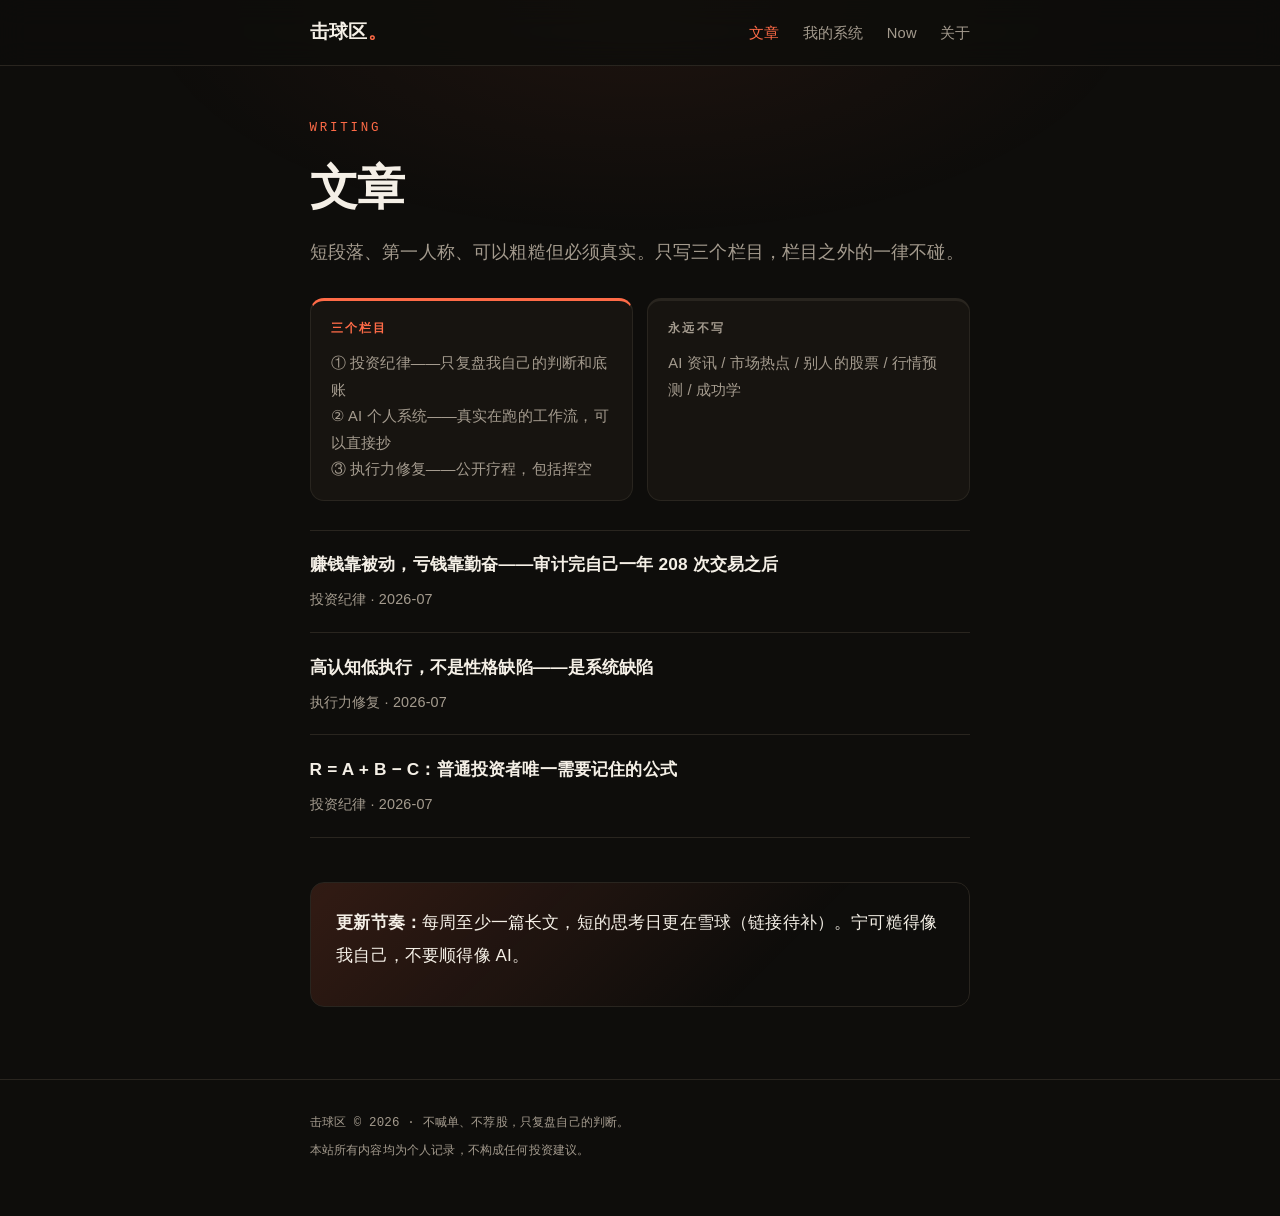
==== writing.html @ 83935c67 "击球区 v2 上线：深色编辑部风格，三栏目内容边界 Co-Authored-By: Claude Fable 5 <noreply@anthropic.com>" ====
<!DOCTYPE html>
<html lang="zh-Hant">
<head>
<meta charset="utf-8">
<meta name="viewport" content="width=device-width, initial-scale=1">
<title>文章 · 击球区</title>
<link rel="stylesheet" href="assets/style.css">
</head>
<body>

<header class="site">
  <div class="wrap">
    <a class="brand" href="index.html">击球区<em>。</em></a>
    <nav class="main">
      <a href="writing.html" class="here">文章</a>
      <a href="system.html">我的系统</a>
      <a href="now.html">Now</a>
      <a href="about.html">关于</a>
    </nav>
  </div>
</header>

<main class="wrap">

  <div class="kicker">Writing</div>
  <h1>文章</h1>
  <p class="lead">短段落、第一人称、可以粗糙但必须真实。只写三个栏目，栏目之外的一律不碰。</p>

  <div class="scope">
    <div class="yes">
      <b>三个栏目</b>
      <p>① 投资纪律——只复盘我自己的判断和底账<br>② AI 个人系统——真实在跑的工作流，可以直接抄<br>③ 执行力修复——公开疗程，包括挥空</p>
    </div>
    <div class="no">
      <b>永远不写</b>
      <p>AI 资讯 / 市场热点 / 别人的股票 / 行情预测 / 成功学</p>
    </div>
  </div>

  <ul class="essays">
    <li>
      <a class="t" href="essays/208-trades.html">赚钱靠被动，亏钱靠勤奋——审计完自己一年 208 次交易之后</a>
      <div class="sub">投资纪律 · 2026-07</div>
    </li>
    <li>
      <a class="t" href="essays/three-things-engine.html">高认知低执行，不是性格缺陷——是系统缺陷</a>
      <div class="sub">执行力修复 · 2026-07</div>
    </li>
    <li>
      <a class="t" href="essays/r-abc.html">R = A + B − C：普通投资者唯一需要记住的公式</a>
      <div class="sub">投资纪律 · 2026-07</div>
    </li>
  </ul>

  <div class="cta">
    <p><b>更新节奏：</b>每周至少一篇长文，短的思考日更在雪球（链接待补）。宁可糙得像我自己，不要顺得像 AI。</p>
  </div>

</main>

<footer class="site">
  <div class="wrap">
    <p>击球区 © 2026 · 不喊单、不荐股，只复盘自己的判断。</p>
    <p>本站所有内容均为个人记录，不构成任何投资建议。</p>
  </div>
</footer>

</body>
</html>
---- assets/style.css ----
/* 击球区 v2 · 深色编辑部风格 —— 前卫、有网感、但内容永远第一 */

:root {
  --bg: #0e0d0b;
  --bg-soft: #16130f;
  --fg: #f4efe6;
  --fg-soft: #a49b8e;
  --accent: #ff6b47;         /* 荧光暖橘：挥棒那一下 */
  --accent-dim: #ff6b4726;
  --line: #29251f;
  --card: #171410;
  --mono: "SF Mono", ui-monospace, "JetBrains Mono", Menlo, monospace;
}

* { box-sizing: border-box; }

html { -webkit-text-size-adjust: 100%; scroll-behavior: smooth; }

body {
  margin: 0;
  background: var(--bg);
  color: var(--fg);
  font-family: -apple-system, "PingFang TC", "PingFang SC", "Noto Sans CJK TC", "Microsoft YaHei", sans-serif;
  font-size: 17px;
  line-height: 1.9;
  letter-spacing: 0.01em;
}

/* 首屏顶部一抹光晕，别太满 */
body::before {
  content: "";
  position: fixed;
  top: -30vh;
  left: 50%;
  transform: translateX(-50%);
  width: 90vw;
  height: 60vh;
  background: radial-gradient(ellipse at center, var(--accent) 0%, transparent 62%);
  opacity: 0.07;
  pointer-events: none;
  z-index: 0;
}

::selection { background: var(--accent); color: #0e0d0b; }

.wrap {
  max-width: 44rem;
  margin: 0 auto;
  padding: 0 1.35rem;
  position: relative;
  z-index: 1;
}

/* ── 导航 ── */
header.site {
  position: sticky;
  top: 0;
  z-index: 10;
  backdrop-filter: blur(14px);
  -webkit-backdrop-filter: blur(14px);
  background: color-mix(in srgb, var(--bg) 78%, transparent);
  border-bottom: 1px solid var(--line);
  padding: 0.9rem 0;
  margin-bottom: 3.2rem;
}
header.site .wrap {
  display: flex;
  align-items: baseline;
  justify-content: space-between;
  flex-wrap: wrap;
  gap: 0.5rem 1rem;
}
.brand {
  font-weight: 800;
  font-size: 1.2rem;
  text-decoration: none;
  color: var(--fg);
  letter-spacing: 0.02em;
}
.brand em {
  font-style: normal;
  color: var(--accent);
}
nav.main a {
  color: var(--fg-soft);
  text-decoration: none;
  margin-left: 1.15rem;
  font-size: 0.92rem;
  transition: color 0.15s;
}
nav.main a:hover, nav.main a.here { color: var(--accent); }

/* ── 排版 ── */
h1 {
  font-size: clamp(1.9rem, 5.5vw, 3rem);
  line-height: 1.32;
  letter-spacing: -0.01em;
  font-weight: 800;
  margin: 0 0 1rem;
}
h2 {
  font-size: 1.3rem;
  font-weight: 700;
  margin: 3rem 0 0.9rem;
  padding-top: 1.2rem;
  border-top: 1px solid var(--line);
}
h3 { font-size: 1.05rem; margin: 1.8rem 0 0.5rem; }
p { margin: 0 0 1.15rem; }
b, strong { color: var(--fg); }

a { color: var(--accent); text-decoration-thickness: 1px; text-underline-offset: 4px; }
a:hover { text-decoration-thickness: 2px; }

hr { border: none; border-top: 1px solid var(--line); margin: 2.6rem 0; }

.kicker {
  font-family: var(--mono);
  font-size: 0.78rem;
  color: var(--accent);
  letter-spacing: 0.22em;
  text-transform: uppercase;
  margin-bottom: 0.9rem;
}
.lead { font-size: 1.12rem; color: var(--fg-soft); }
.meta { font-size: 0.85rem; color: var(--fg-soft); }

/* 状态行：mono 徽章，网感来源之一 */
.status-line {
  font-family: var(--mono);
  font-size: 0.78rem;
  color: var(--fg-soft);
  margin: 1.6rem 0 0;
  display: flex;
  flex-wrap: wrap;
  gap: 0.4rem 0;
}
.status-line span {
  border: 1px solid var(--line);
  border-radius: 99px;
  padding: 0.18rem 0.7rem;
  margin-right: 0.5rem;
  background: var(--bg-soft);
}
.status-line .live { color: var(--accent); border-color: var(--accent-dim); }

blockquote {
  margin: 1.5rem 0;
  padding: 1rem 1.2rem;
  border-left: 3px solid var(--accent);
  background: var(--bg-soft);
  border-radius: 0 10px 10px 0;
  color: var(--fg-soft);
}
blockquote p:last-child { margin-bottom: 0; }
blockquote b { color: var(--fg); }

/* ── 卡片 ── */
.cards {
  display: grid;
  grid-template-columns: repeat(auto-fit, minmax(190px, 1fr));
  gap: 0.9rem;
  margin: 2rem 0;
}
.card {
  background: var(--card);
  border: 1px solid var(--line);
  border-radius: 14px;
  padding: 1.25rem 1.3rem;
  transition: transform 0.18s, border-color 0.18s;
}
.card:hover {
  transform: translateY(-3px);
  border-color: var(--accent);
}
.card h3 { margin: 0 0 0.45rem; font-size: 1.02rem; }
.card p { margin: 0; font-size: 0.9rem; color: var(--fg-soft); line-height: 1.75; }
.card .num {
  font-family: var(--mono);
  font-size: 0.72rem;
  color: var(--accent);
  display: block;
  margin-bottom: 0.6rem;
  letter-spacing: 0.15em;
}

/* ── 文章列表 ── */
ul.essays { list-style: none; padding: 0; margin: 1.4rem 0; }
ul.essays li {
  padding: 1.15rem 0;
  border-bottom: 1px solid var(--line);
}
ul.essays li:first-child { border-top: 1px solid var(--line); }
ul.essays a.t {
  font-weight: 700;
  font-size: 1.08rem;
  line-height: 1.55;
  text-decoration: none;
  color: var(--fg);
  transition: color 0.15s;
}
ul.essays a.t:hover { color: var(--accent); }
ul.essays .sub { font-size: 0.9rem; color: var(--fg-soft); margin-top: 0.3rem; }

/* ── 内容边界（写什么/不写什么） ── */
.scope {
  display: grid;
  grid-template-columns: repeat(auto-fit, minmax(240px, 1fr));
  gap: 0.9rem;
  margin: 1.8rem 0;
}
.scope > div {
  border: 1px solid var(--line);
  border-radius: 14px;
  padding: 1.1rem 1.25rem;
  background: var(--card);
}
.scope .yes { border-top: 3px solid var(--accent); }
.scope .no  { border-top: 3px solid var(--line); }
.scope b {
  font-family: var(--mono);
  font-size: 0.78rem;
  letter-spacing: 0.18em;
  display: block;
  margin-bottom: 0.5rem;
}
.scope .yes b { color: var(--accent); }
.scope .no b { color: var(--fg-soft); }
.scope p { margin: 0; font-size: 0.92rem; color: var(--fg-soft); line-height: 1.8; }

/* ── 进度条 ── */
.bar-row { margin: 1.1rem 0; }
.bar-row .label {
  display: flex;
  justify-content: space-between;
  font-size: 0.92rem;
  margin-bottom: 0.35rem;
}
.bar-row .label b { font-weight: 600; }
.bar-row .label span { color: var(--fg-soft); font-family: var(--mono); font-size: 0.78rem; }
.bar {
  height: 7px;
  background: var(--accent-dim);
  border-radius: 99px;
  overflow: hidden;
}
.bar > i {
  display: block;
  height: 100%;
  background: var(--accent);
  border-radius: 99px;
  box-shadow: 0 0 12px var(--accent);
}

/* ── 架构图层 ── */
.layers { margin: 1.8rem 0; }
.layer {
  background: var(--card);
  border: 1px solid var(--line);
  border-left: 3px solid var(--accent);
  border-radius: 10px;
  padding: 0.95rem 1.15rem;
  margin-bottom: 0.55rem;
  transition: border-color 0.18s;
}
.layer:hover { border-color: var(--accent); }
.layer b { display: block; margin-bottom: 0.2rem; }
.layer span { font-size: 0.9rem; color: var(--fg-soft); }
.layer-arrow {
  text-align: center;
  color: var(--fg-soft);
  font-family: var(--mono);
  font-size: 0.75rem;
  margin: 0.1rem 0 0.65rem;
}

/* ── 行动区 ── */
.cta {
  background: linear-gradient(135deg, var(--accent-dim), transparent 70%);
  border: 1px solid var(--line);
  border-radius: 14px;
  padding: 1.5rem 1.6rem;
  margin: 2.8rem 0;
}
.cta p { margin: 0 0 0.6rem; }
.cta .meta { margin: 0; }

/* ── 页脚 ── */
footer.site {
  border-top: 1px solid var(--line);
  margin-top: 4.5rem;
  padding: 1.8rem 0 3rem;
  font-family: var(--mono);
  font-size: 0.78rem;
  color: var(--fg-soft);
}
footer.site p { margin: 0.25rem 0; }

@media (max-width: 480px) {
  body { font-size: 16px; }
  nav.main a { margin-left: 0; margin-right: 0.9rem; }
}
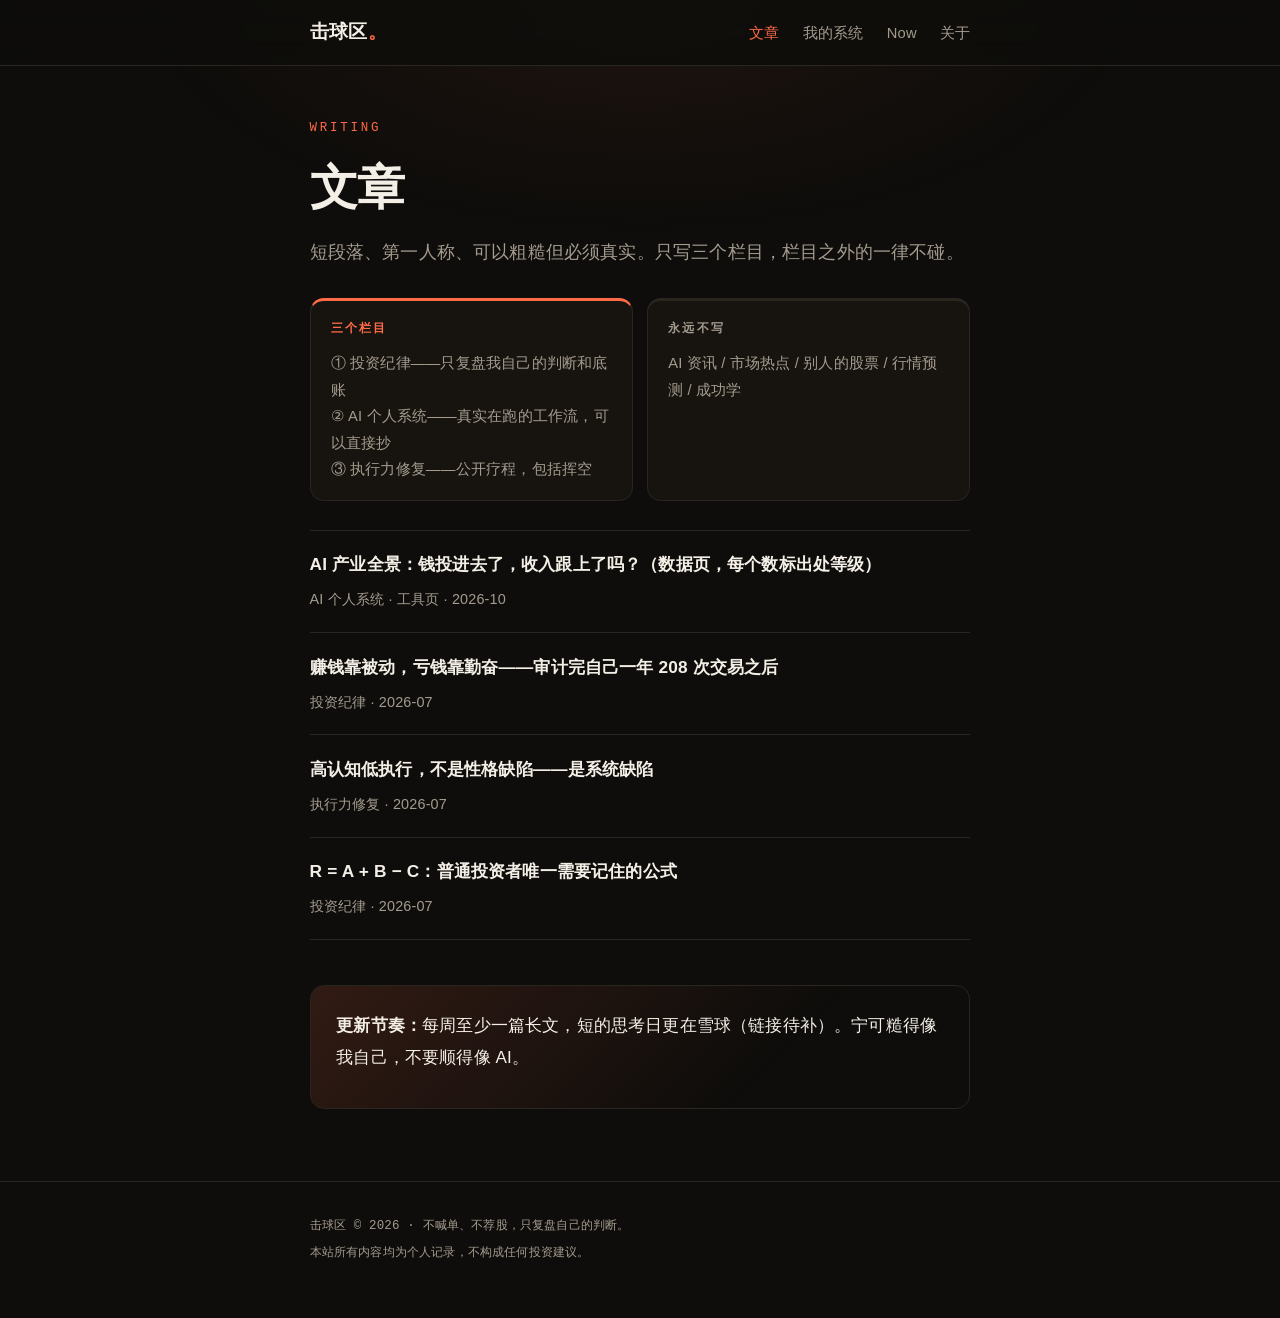
==== commit 184b8054: "新增 AI 产业全景（公开版）：去掉个人持仓与方向块，图表库本地化 Co-Authored-By: Claude Sonnet 5.5 <noreply@anthropic.com>" ====
--- a/writing.html
+++ b/writing.html
@@ -39,6 +39,10 @@
 
   <ul class="essays">
     <li>
+      <a class="t" href="ai-landscape.html">AI 产业全景：钱投进去了，收入跟上了吗？（数据页，每个数标出处等级）</a>
+      <div class="sub">AI 个人系统 · 工具页 · 2026-10</div>
+    </li>
+    <li>
       <a class="t" href="essays/208-trades.html">赚钱靠被动，亏钱靠勤奋——审计完自己一年 208 次交易之后</a>
       <div class="sub">投资纪律 · 2026-07</div>
     </li>
